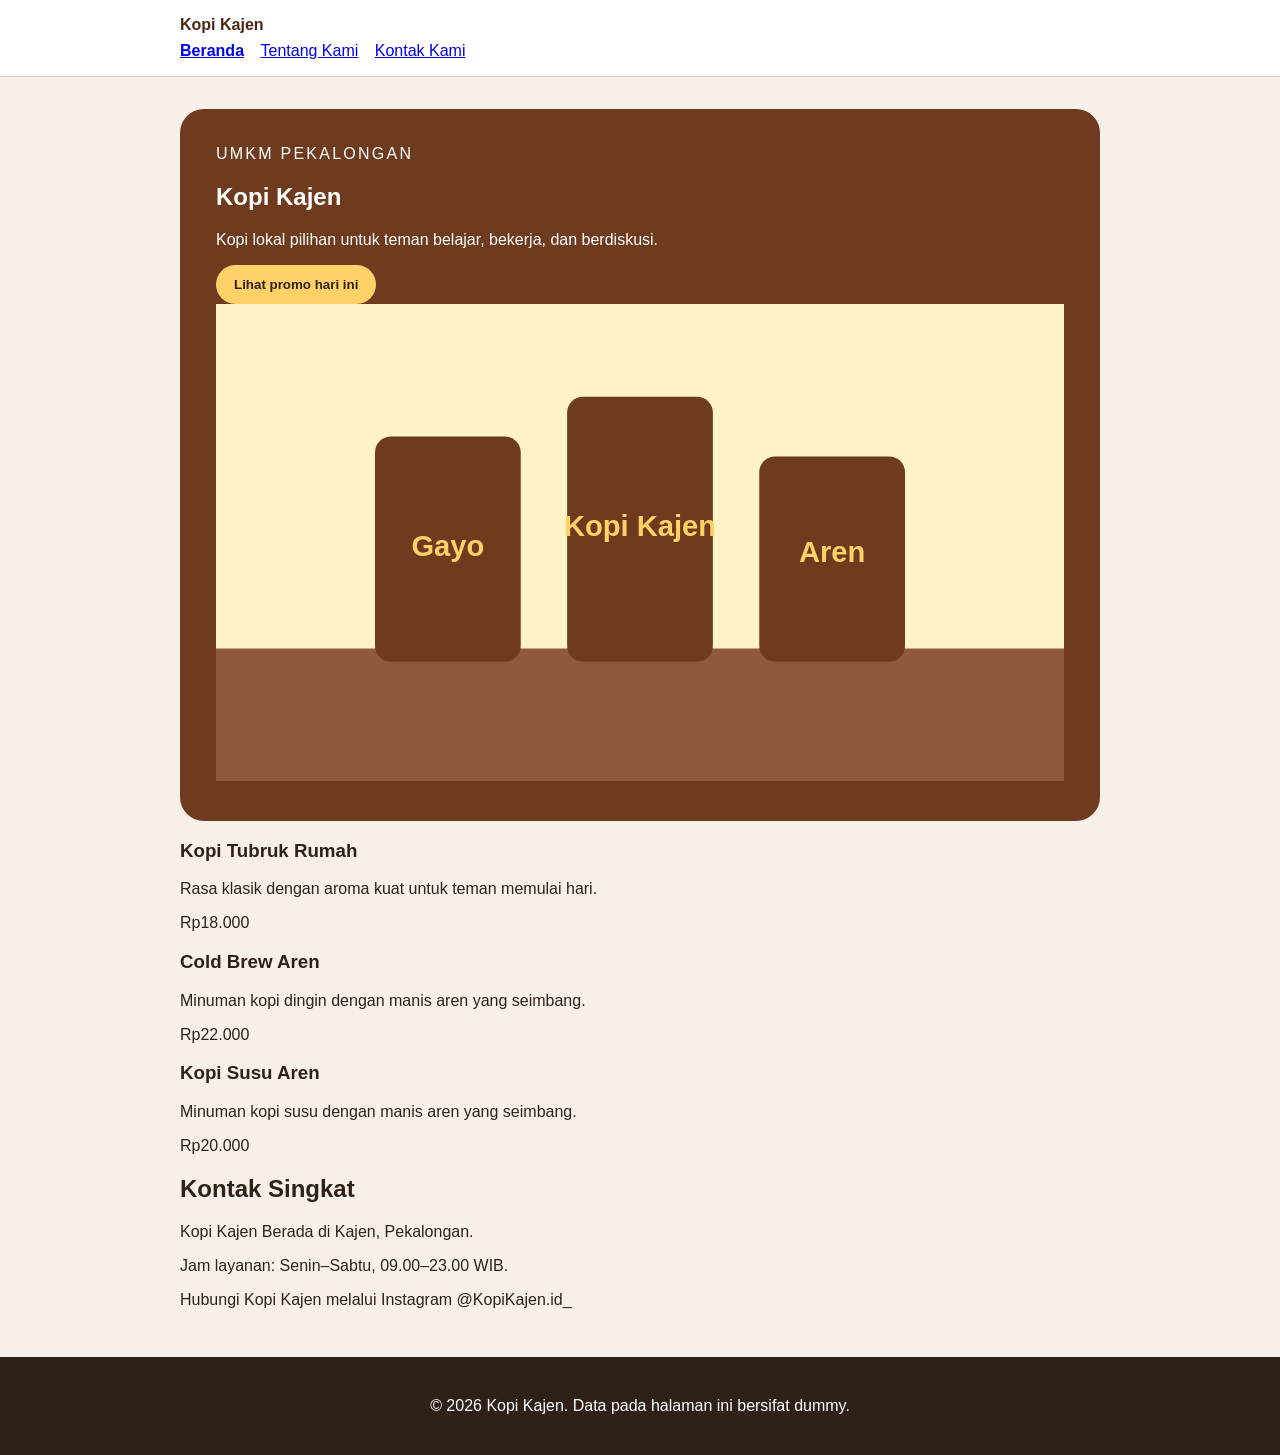
==== index.html @ 164a1918 "feat: tambah semantic html dan navigasi dua halaman" ====
<!DOCTYPE html>
<html lang="id">
    <head>
        <meta charset="utf-8"/>
        <meta name="viewport" content="width=device-width, initial-scale=1"/>
        <title> Kopi Kajen - website umkm</title>
        <link rel="stylesheet" href="css/style.css"/>
    </head>

    <body>
        <a class="skip-link" href="#konten">Lewati ke konten utama</a>
        <header class="site-header">
            <nav class="nav" aria-label="Navigasi utama">
                <a class="brand" href="index.html">Kopi Kajen</a>
                <ul>
                    <li><a aria-current="page" href="index.html">Beranda</a></li>
                    <li><a href="tentang.html">Tentang Kami</a></li>
                    <li><a href="#kontak-singkat">Kontak Kami</a></li>
                    
                </ul>
            </nav>
        </header>
        <main id="konten" class="page">
            <section class="hero" aria-labelledby="hero-title">
                <p class="eyebrow">UMKM Pekalongan</p>
                <h1 id="hero-title">Kopi Kajen</h1>
                <p>Kopi lokal pilihan untuk teman belajar, bekerja, dan berdiskusi.</p>
                <button id="promoButton" type="button">Lihat promo hari ini</button>
                <img src="assets/images/etalase-kopi.svg" alt="Etalase Kopi Kajen berisi kemasan kopi lokal" />
            </section>

            <section aria-labelledby="produk-title">
                <div class="product-list">
                    <article class="product-card">
                        <h3>Kopi Tubruk Rumah</h3>
                        <p>Rasa klasik dengan aroma kuat untuk teman memulai hari.</p>
                        <p class="price">Rp18.000</p>
                    </article>
                    <article class="product-card">
                        <h3>Cold Brew Aren</h3>
                        <p>Minuman kopi dingin dengan manis aren yang seimbang.</p>
                        <p class="price">Rp22.000</p>
                    </article>
                    <article class="product-card">
                        <h3>Kopi Susu Aren</h3>
                        <p>Minuman kopi susu dengan manis aren yang seimbang.</p>
                        <p class="price">Rp20.000</p>
                    </article>
                </div>
            </section> 
            <section id="kontak-singkat" aria-labelledby="kontak-title">
                <h2 id="kontak-title">Kontak Singkat</h2>
                    <p>
                        Kopi Kajen Berada di Kajen, Pekalongan.
                    </p>
                    <p>
                        Jam layanan: Senin–Sabtu, 09.00–23.00 WIB.
                    </p>
                    <p>
                        Hubungi Kopi Kajen melalui Instagram @KopiKajen.id_
                    </p>
            </section> 
        </main>
        <footer class="site-footer">
            <p>&copy; 2026 Kopi Kajen. Data pada halaman ini bersifat dummy.</p>
        </footer>
        <script src="js/script.js"></script>
    </body>
---- css/style.css ----
body {
    margin: 0;
    color: #2f2118;
    background: #f6f0e8;
    font-family: Arial, sans-serif;
}

.page {
    max-width: 920px;
    margin: 0 auto;
    padding: 32px 20px;
}

.hero {
    padding: 36px;
    color: white;
    background: #6f3b1f;
    border-radius: 24px;
}

.eyebrow {
    margin: 0 0 8px;
    letter-spacing: 0.14em;
    text-transform: uppercase;
}

.products {
    padding-left: 1.2rem;
}

button {
    padding: 12px 18px;
    color:#2f2118;
    font-weight: 700;
    cursor: pointer;
    background: #ffd166;
    border: 0;
    border-radius: 999px;

}
.promo-text {
    display: none;
    margin-top: 15px;
    padding: 15px 20px;
    background: #ffd166;
    color: #2f2118;
    border-radius: 12px;
    font-weight: bold;
}
.skip-link { position: absolute; left: -9999px; padding: 8px 12px; color: white; background: #2f2118; }
.skip-link:focus { top: 8px; left: 8px; }
.site-header { padding: 16px 20px; background: white; border-bottom: 1px solid #dccbbc; }
.nav { max-width: 920px; margin: 0 auto; }
.brand { display: inline-block; margin-bottom: 8px; color: #4b2715; font-weight: 800; text-decoration: none; }
.nav ul { padding: 0; margin: 0; list-style: none; }
.nav li { display: inline-block; margin-right: 12px; }
.nav a[aria-current="page"] { font-weight: 800; }
a:focus-visible,
button:focus-visible { outline: 3px solid #2563eb; outline-offset: 3px; }
.site-footer { padding: 24px 20px; color: white; text-align: center; background: #2f2118; }
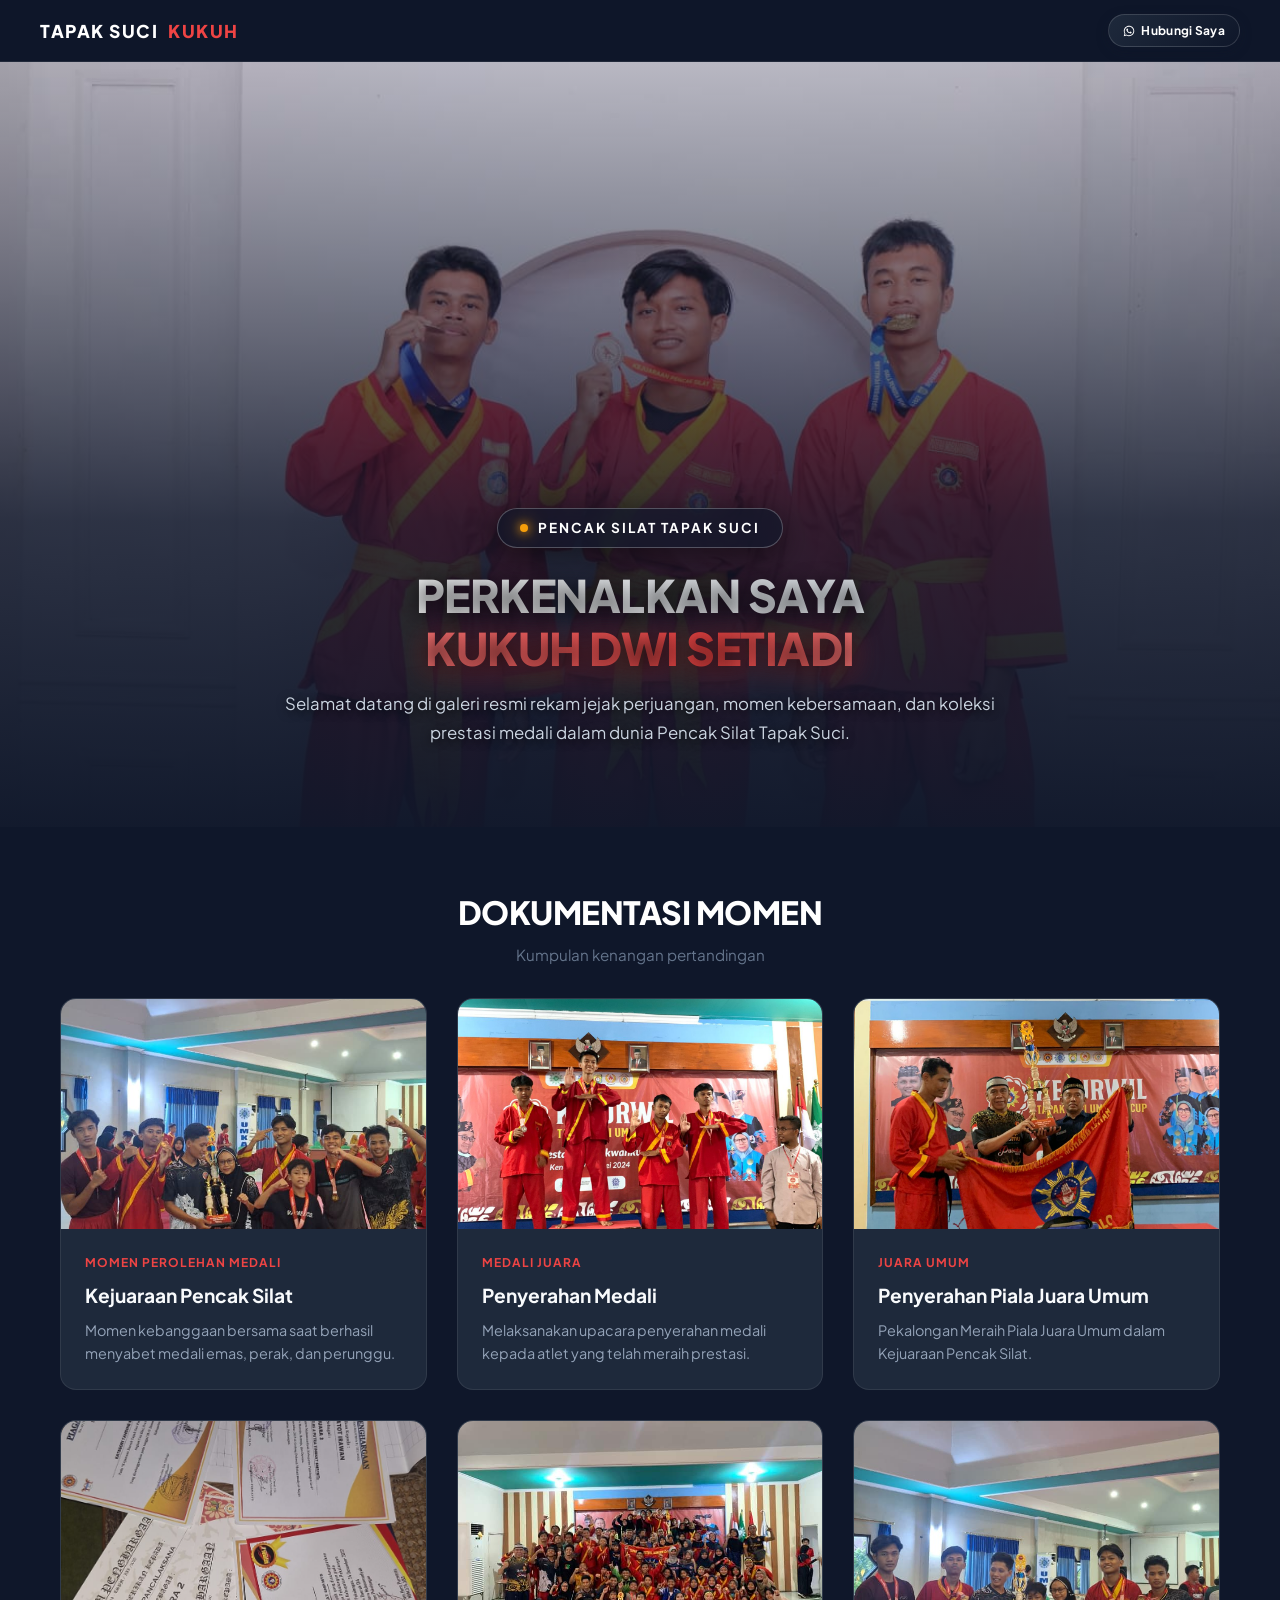
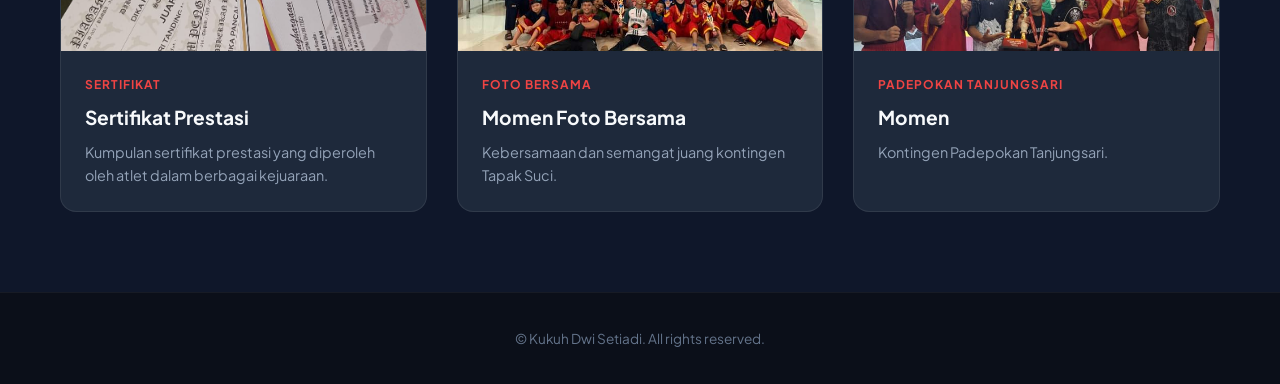
==== commit 0d5b1bcf: "sertifikat" ====
--- a/index.html
+++ b/index.html
@@ -1,68 +1,474 @@
-<!DOCTYPE html>
-<html lang="id">
-    <head>
-        <meta charset="utf-8"/>
-        <meta name="viewport" content="width=device-width, initial-scale=1"/>
-        <title> Kopi Kajen - website umkm</title>
-        <link rel="stylesheet" href="css/style.css"/>
-    </head>
-
-    <body>
-        <a class="skip-link" href="#konten">Lewati ke konten utama</a>
-        <header class="site-header">
-            <nav class="nav" aria-label="Navigasi utama">
-                <a class="brand" href="index.html">Kopi Kajen</a>
-                <ul>
-                    <li><a aria-current="page" href="index.html">Beranda</a></li>
-                    <li><a href="tentang.html">Tentang Kami</a></li>
-                    <li><a href="#kontak-singkat">Kontak Kami</a></li>
-                    
-                </ul>
-            </nav>
-        </header>
-        <main id="konten" class="page">
-            <section class="hero" aria-labelledby="hero-title">
-                <p class="eyebrow">UMKM Pekalongan</p>
-                <h1 id="hero-title">Kopi Kajen</h1>
-                <p>Kopi lokal pilihan untuk teman belajar, bekerja, dan berdiskusi.</p>
-                <button id="promoButton" type="button">Lihat promo hari ini</button>
-                <img src="assets/images/etalase-kopi.svg" alt="Etalase Kopi Kajen berisi kemasan kopi lokal" />
-            </section>
-
-            <section aria-labelledby="produk-title">
-                <div class="product-list">
-                    <article class="product-card">
-                        <h3>Kopi Tubruk Rumah</h3>
-                        <p>Rasa klasik dengan aroma kuat untuk teman memulai hari.</p>
-                        <p class="price">Rp18.000</p>
-                    </article>
-                    <article class="product-card">
-                        <h3>Cold Brew Aren</h3>
-                        <p>Minuman kopi dingin dengan manis aren yang seimbang.</p>
-                        <p class="price">Rp22.000</p>
-                    </article>
-                    <article class="product-card">
-                        <h3>Kopi Susu Aren</h3>
-                        <p>Minuman kopi susu dengan manis aren yang seimbang.</p>
-                        <p class="price">Rp20.000</p>
-                    </article>
-                </div>
-            </section> 
-            <section id="kontak-singkat" aria-labelledby="kontak-title">
-                <h2 id="kontak-title">Kontak Singkat</h2>
-                    <p>
-                        Kopi Kajen Berada di Kajen, Pekalongan.
-                    </p>
-                    <p>
-                        Jam layanan: Senin–Sabtu, 09.00–23.00 WIB.
-                    </p>
-                    <p>
-                        Hubungi Kopi Kajen melalui Instagram @KopiKajen.id_
-                    </p>
-            </section> 
-        </main>
-        <footer class="site-footer">
-            <p>&copy; 2026 Kopi Kajen. Data pada halaman ini bersifat dummy.</p>
-        </footer>
-        <script src="js/script.js"></script>
-    </body>+<!DOCTYPE html>
+<html lang="id">
+<head>
+    <meta charset="UTF-8">
+    <meta name="viewport" content="width=device-width, initial-scale=1.0">
+    <title>Galeri Juara & Kenangan Tapak Suci</title>
+
+    <!-- Font Google (Plus Jakarta Sans) -->
+    <link href="https://fonts.googleapis.com/css2?family=Plus+Jakarta+Sans:wght@400;500;600;700;800&display=swap" rel="stylesheet">
+
+    <style>
+        * {
+            box-sizing: border-box;
+            margin: 0;
+            padding: 0;
+        }
+
+        html {
+            scroll-behavior: smooth;
+        }
+
+        body {
+            font-family: 'Plus Jakarta Sans', sans-serif;
+            background-color: #0f172a;
+            color: #f8fafc;
+            line-height: 1.6;
+            overflow-x: hidden;
+        }
+
+        /* NAVBAR STICKY MODERN GLASSMORPHISM */
+        .navbar {
+            position: sticky;
+            top: 0;
+            z-index: 1000;
+            background: rgba(15, 23, 42, 0.75);
+            backdrop-filter: blur(16px);
+            -webkit-backdrop-filter: blur(16px);
+            display: flex;
+            justify-content: space-between;
+            align-items: center;
+            padding: 14px 40px;
+            border-bottom: 1px solid rgba(255, 255, 255, 0.08);
+        }
+
+        .navbar-brand {
+            font-size: 1.1rem;
+            font-weight: 800;
+            color: #ffffff;
+            text-decoration: none;
+            text-transform: uppercase;
+            letter-spacing: 1.5px;
+            display: flex;
+            align-items: center;
+            gap: 10px;
+        }
+
+        .navbar-brand span {
+            color: #ef4444;
+        }
+
+        /* TOMBOL HUBUNGI SAYA (NAVY & LEBIH KECIL) */
+        .btn-contact-nav {
+            display: inline-flex;
+            align-items: center;
+            gap: 6px;
+            background: linear-gradient(135deg, #1e293b, #0f172a) !important;
+            color: #ffffff;
+            padding: 6px 14px;
+            font-size: 0.75rem;
+            font-weight: 700;
+            border-radius: 50px;
+            text-decoration: none;
+            letter-spacing: 0.3px;
+            box-shadow: 0 4px 12px rgba(15, 23, 42, 0.4);
+            transition: all 0.3s cubic-bezier(0.4, 0, 0.2, 1);
+            border: 1px solid rgba(255, 255, 255, 0.15);
+        }
+
+        .btn-contact-nav svg {
+            width: 12px;
+            height: 12px;
+            fill: #ffffff !important;
+            transition: transform 0.3s ease;
+        }
+
+        .btn-contact-nav:hover {
+            transform: translateY(-2px);
+            box-shadow: 0 6px 16px rgba(30, 41, 59, 0.6);
+            background: linear-gradient(135deg, #334155, #1e293b) !important;
+        }
+
+        /* HERO BANNER SECTION */
+        .hero-banner {
+            position: relative;
+            background: linear-gradient(180deg, rgba(15, 23, 42, 0.2) 0%, rgba(15, 23, 42, 0.85) 60%, rgba(15, 23, 42, 0.98) 100%), url('bersama.jpeg');
+            background-size: cover;
+            background-position: center 20%;
+            background-repeat: no-repeat;
+            color: #ffffff;
+            text-align: center;
+            padding: 240px 20px 80px; 
+            display: flex;
+            align-items: flex-end;
+            justify-content: center;
+            min-height: 85vh;
+        }
+
+        .hero-content {
+            max-width: 850px;
+            margin: 0 auto;
+        }
+
+        /* ANIMASI GERAK TEKS HERO */
+        .badge-tag-modern {
+            display: inline-flex;
+            align-items: center;
+            gap: 10px;
+            background: rgba(15, 23, 42, 0.65);
+            border: 1px solid rgba(255, 255, 255, 0.25);
+            backdrop-filter: blur(12px);
+            -webkit-backdrop-filter: blur(12px);
+            padding: 8px 22px;
+            border-radius: 50px;
+            margin-bottom: 20px;
+            box-shadow: 0 8px 32px 0 rgba(0, 0, 0, 0.5);
+            animation: floatSlow 3.5s ease-in-out infinite;
+        }
+
+        .glow-dot {
+            width: 8px;
+            height: 8px;
+            background-color: #f59e0b;
+            border-radius: 50%;
+            box-shadow: 0 0 10px #f59e0b, 0 0 20px #f59e0b;
+            animation: pulse 1.8s infinite;
+        }
+
+        .badge-text {
+            font-size: 0.85rem;
+            font-weight: 700;
+            letter-spacing: 2px;
+            text-transform: uppercase;
+            color: #ffffff;
+        }
+
+        .animated-title {
+            display: block;
+            background: linear-gradient(90deg, #ffffff, #e2e8f0, #ffffff);
+            background-size: 200% auto;
+            -webkit-background-clip: text;
+            -webkit-text-fill-color: transparent;
+            animation: textShimmer 4s ease-in-out infinite, floatSlow 3.5s ease-in-out 0.2s infinite;
+        }
+
+        .animated-name {
+            display: inline-block;
+            background: linear-gradient(90deg, #f87171, #ef4444, #fca5a5, #ef4444);
+            background-size: 200% auto;
+            -webkit-background-clip: text;
+            -webkit-text-fill-color: transparent;
+            animation: textShimmer 3s ease-in-out infinite, floatSlow 3.5s ease-in-out 0.4s infinite;
+            filter: drop-shadow(0px 4px 12px rgba(239, 68, 68, 0.4));
+        }
+
+        .animated-desc {
+            animation: floatSlow 3.5s ease-in-out 0.6s infinite;
+        }
+
+        .hero-banner h1 {
+            font-size: 2.8rem;
+            font-weight: 800;
+            margin-bottom: 15px;
+            line-height: 1.2;
+            letter-spacing: -0.5px;
+            text-shadow: 0 4px 20px rgba(0, 0, 0, 0.8);
+        }
+
+        .hero-banner p {
+            font-size: 1.05rem;
+            color: #cbd5e1;
+            max-width: 720px;
+            margin: 0 auto;
+            line-height: 1.7;
+            font-weight: 400;
+            text-shadow: 0 2px 10px rgba(0,0,0,0.8);
+        }
+
+        @keyframes floatSlow {
+            0%, 100% { transform: translateY(0px); }
+            50% { transform: translateY(-8px); }
+        }
+
+        @keyframes textShimmer {
+            0% { background-position: 0% center; }
+            50% { background-position: 100% center; }
+            100% { background-position: 0% center; }
+        }
+
+        @keyframes pulse {
+            0% { transform: scale(0.95); box-shadow: 0 0 0 0 rgba(245, 158, 11, 0.7); }
+            70% { transform: scale(1.15); box-shadow: 0 0 0 8px rgba(245, 158, 11, 0); }
+            100% { transform: scale(0.95); box-shadow: 0 0 0 0 rgba(245, 158, 11, 0); }
+        }
+
+        /* GALERI SECTION */
+        .section-title {
+            text-align: center;
+            margin: 60px 0 30px;
+        }
+
+        .section-title h2 {
+            font-size: 2rem;
+            font-weight: 800;
+            color: #ffffff;
+            letter-spacing: -0.5px;
+        }
+
+        .section-title p {
+            color: #64748b;
+            font-size: 0.95rem;
+            margin-top: 5px;
+        }
+
+        .gallery-container {
+            max-width: 1200px;
+            margin: 0 auto 80px;
+            padding: 0 20px;
+            display: grid;
+            grid-template-columns: repeat(auto-fill, minmax(320px, 1fr));
+            gap: 30px;
+        }
+
+        .card {
+            background: #1e293b;
+            border-radius: 16px;
+            overflow: hidden;
+            border: 1px solid rgba(255, 255, 255, 0.08);
+            transition: all 0.4s cubic-bezier(0.4, 0, 0.2, 1);
+            cursor: pointer;
+        }
+
+        .card:hover {
+            transform: translateY(-8px);
+            border-color: rgba(239, 68, 68, 0.4);
+            box-shadow: 0 20px 40px rgba(0, 0, 0, 0.4);
+        }
+
+        .card-img {
+            width: 100%;
+            height: 230px;
+            overflow: hidden;
+            position: relative;
+        }
+
+        .card-img img {
+            width: 100%;
+            height: 100%;
+            object-fit: cover;
+            transition: transform 0.6s cubic-bezier(0.4, 0, 0.2, 1);
+        }
+
+        .card:hover .card-img img {
+            transform: scale(1.08);
+        }
+
+        .card-body {
+            padding: 24px;
+        }
+
+        .card-body .date {
+            font-size: 0.75rem;
+            color: #ef4444;
+            font-weight: 700;
+            text-transform: uppercase;
+            letter-spacing: 1px;
+            display: block;
+            margin-bottom: 8px;
+        }
+
+        .card-body h3 {
+            font-size: 1.2rem;
+            color: #f8fafc;
+            margin-bottom: 8px;
+            font-weight: 700;
+        }
+
+        .card-body p {
+            font-size: 0.9rem;
+            color: #94a3b8;
+            line-height: 1.6;
+        }
+
+        /* MODAL POPUP */
+        .modal {
+            display: none;
+            position: fixed;
+            z-index: 2000;
+            left: 0;
+            top: 0;
+            width: 100%;
+            height: 100%;
+            background-color: rgba(15, 23, 42, 0.92);
+            backdrop-filter: blur(10px);
+            justify-content: center;
+            align-items: center;
+            padding: 20px;
+        }
+
+        .modal-content {
+            max-width: 90%;
+            max-height: 85vh;
+            border-radius: 12px;
+            box-shadow: 0 25px 50px -12px rgba(0, 0, 0, 0.5);
+            border: 1px solid rgba(255, 255, 255, 0.1);
+        }
+
+        .close-btn {
+            position: absolute;
+            top: 25px;
+            right: 35px;
+            color: #94a3b8;
+            font-size: 35px;
+            font-weight: 300;
+            cursor: pointer;
+            transition: color 0.2s;
+        }
+
+        .close-btn:hover {
+            color: #ffffff;
+        }
+
+        footer {
+            text-align: center;
+            padding: 35px;
+            background-color: #0b0f19;
+            color: #64748b;
+            font-size: 0.85rem;
+            border-top: 1px solid rgba(255, 255, 255, 0.05);
+        }
+
+        @media (max-width: 768px) {
+            .hero-banner {
+                padding-top: 180px;
+            }
+            .hero-banner h1 {
+                font-size: 2rem;
+            }
+            .navbar {
+                padding: 12px 20px;
+            }
+        }
+    </style>
+</head>
+<body>
+
+    <!-- NAVBAR -->
+    <nav class="navbar">
+        <a href="#" class="navbar-brand">Tapak Suci <span>Kukuh</span></a>
+        
+        <a href="https://wa.me/6281234567890?text=Halo%20Kukuh,%20saya%20melihat%20galeri%20website%20Tapak%20Suci%20kamu!" target="_blank" class="btn-contact-nav">
+            <svg xmlns="http://www.w3.org/2000/svg" viewBox="0 0 448 512">
+                <path d="M380.9 97.1C339 55.1 283.2 32 223.9 32c-122.4 0-222 99.6-222 222 0 39.1 10.2 77.3 29.6 111L0 480l117.7-30.9c32.4 17.7 68.9 27 106.1 27h.1c122.3 0 224.1-99.6 224.1-222 0-59.3-25.2-115-67.1-157zm-157 341.6c-33.2 0-65.7-8.9-94-25.7l-6.7-4-69.8 18.3 18.6-68.1-4.4-7c-18.5-29.4-28.2-63.3-28.2-98.2 0-101.7 82.8-184.5 184.6-184.5 49.3 0 95.6 19.2 130.4 54.1 34.8 34.9 56.2 81.2 56.1 130.5 0 101.8-84.9 184.6-186.6 184.6zm101.2-138.2c-5.5-2.8-32.8-16.2-37.9-18-5.1-1.9-8.8-2.8-12.5 2.8-3.7 5.6-14.3 18-17.6 21.8-3.2 3.7-6.5 4.2-12 1.4-32.6-16.3-54-29.1-75.5-66-5.7-9.8 5.7-9.1 16.3-30.3 1.8-3.7.9-6.9-.5-9.7-1.4-2.8-12.5-30.1-17.1-41.2-4.5-10.8-9.1-9.3-12.5-9.5-3.2-.2-6.9-.2-10.6-.2-3.7 0-9.7 1.4-14.8 6.9-5.1 5.6-19.4 19-19.4 46.3 0 27.3 19.9 53.7 22.6 57.4 2.8 3.7 39.1 59.7 94.8 83.8 35.2 15.2 49 16.5 66.6 13.9 10.7-1.6 32.8-13.4 37.4-26.4 4.6-13 4.6-24.1 3.2-26.4-1.3-2.5-5-3.9-10.5-6.6z"/>
+            </svg>
+            <span>Hubungi Saya</span>
+        </a>
+    </nav>
+
+    <!-- HERO BANNER SECTION -->
+    <header class="hero-banner">
+        <div class="hero-content">
+            <div class="badge-tag-modern">
+                <span class="glow-dot"></span>
+                <span class="badge-text">Pencak Silat Tapak Suci</span>
+            </div>
+
+            <h1>
+                <span class="animated-title">PERKENALKAN SAYA</span>
+                <span class="animated-name">KUKUH DWI SETIADI</span>
+            </h1>
+
+            <p class="animated-desc">Selamat datang di galeri resmi rekam jejak perjuangan, momen kebersamaan, dan koleksi prestasi medali dalam dunia Pencak Silat Tapak Suci.</p>
+        </div>
+    </header>
+
+    <!-- GALERI (6 DOKUMENTASI FOTO) -->
+    <div class="section-title">
+        <h2>DOKUMENTASI MOMEN</h2>
+        <p>Kumpulan kenangan pertandingan</p>
+    </div>
+
+    <main class="gallery-container">
+        <!-- Foto 1 -->
+        <article class="card" onclick="openModal('foto-1.jpeg.jpeg')">
+            <div class="card-img"><img src="foto-1.jpeg.jpeg" alt="Kejuaraan Pencak Silat"></div>
+            <div class="card-body">
+                <span class="date">Momen Perolehan Medali</span>
+                <h3>Kejuaraan Pencak Silat</h3>
+                <p>Momen kebanggaan bersama saat berhasil menyabet medali emas, perak, dan perunggu.</p>
+            </div>
+        </article>
+
+        <!-- Foto 2 -->
+        <article class="card" onclick="openModal('foto-2.jpeg.jpeg')">
+            <div class="card-img"><img src="foto-2.jpeg.jpeg" alt="Penyerahan Medali"></div>
+            <div class="card-body">
+                <span class="date">Medali Juara</span>
+                <h3>Penyerahan Medali</h3>
+                <p>Melaksanakan upacara penyerahan medali kepada atlet yang telah meraih prestasi.</p>
+            </div>
+        </article>
+
+        <!-- Foto 3 -->
+        <article class="card" onclick="openModal('foto-3.jpeg.jpeg')">
+            <div class="card-img"><img src="foto-3.jpeg.jpeg" alt="Penyerahan Piala Juara Umum"></div>
+            <div class="card-body">
+                <span class="date">Juara Umum</span>
+                <h3>Penyerahan Piala Juara Umum</h3>
+                <p>Pekalongan Meraih Piala Juara Umum dalam Kejuaraan Pencak Silat.</p>
+            </div>
+        </article>
+
+        <!-- Foto 4 -->
+        <article class="card" onclick="openModal('foto-4.jpeg.jpeg')">
+            <div class="card-img"><img src="foto-4.jpeg.jpeg" alt="Sertifikat Prestasi"></div>
+            <div class="card-body">
+                <span class="date">Sertifikat</span>
+                <h3>Sertifikat Prestasi</h3>
+                <p>Kumpulan sertifikat prestasi yang diperoleh oleh atlet dalam berbagai kejuaraan.</p>
+            </div>
+        </article>
+
+        <!-- Foto 5 -->
+        <article class="card" onclick="openModal('foto-5.jpeg.jpeg')">
+            <div class="card-img"><img src="foto-5.jpeg.jpeg" alt="Momen Foto Bersama"></div>
+            <div class="card-body">
+                <span class="date">Foto Bersama</span>
+                <h3>Momen Foto Bersama</h3>
+                <p>Kebersamaan dan semangat juang kontingen Tapak Suci.</p>
+            </div>
+        </article>
+
+        <!-- Foto 6 -->
+        <article class="card" onclick="openModal('foto-6.jpeg.jpeg')">
+            <div class="card-img"><img src="foto-6.jpeg.jpeg" alt="Padepokan Tanjungsari"></div>
+            <div class="card-body">
+                <span class="date">Padepokan Tanjungsari</span>
+                <h3>Momen</h3>
+                <p>Kontingen Padepokan Tanjungsari.</p>
+            </div>
+        </article>
+    </main>
+
+    <div id="imageModal" class="modal" onclick="closeModal()">
+        <span class="close-btn">&times;</span>
+        <img class="modal-content" id="imgFull">
+    </div>
+
+    <footer>
+        <p>&copy; Kukuh Dwi Setiadi. All rights reserved.</p>
+    </footer>
+
+    <script>
+        function openModal(src) {
+            document.getElementById('imgFull').src = src;
+            document.getElementById('imageModal').style.display = 'flex';
+        }
+
+        function closeModal() {
+            document.getElementById('imageModal').style.display = 'none';
+        }
+    </script>
+
+</body>
+</html>
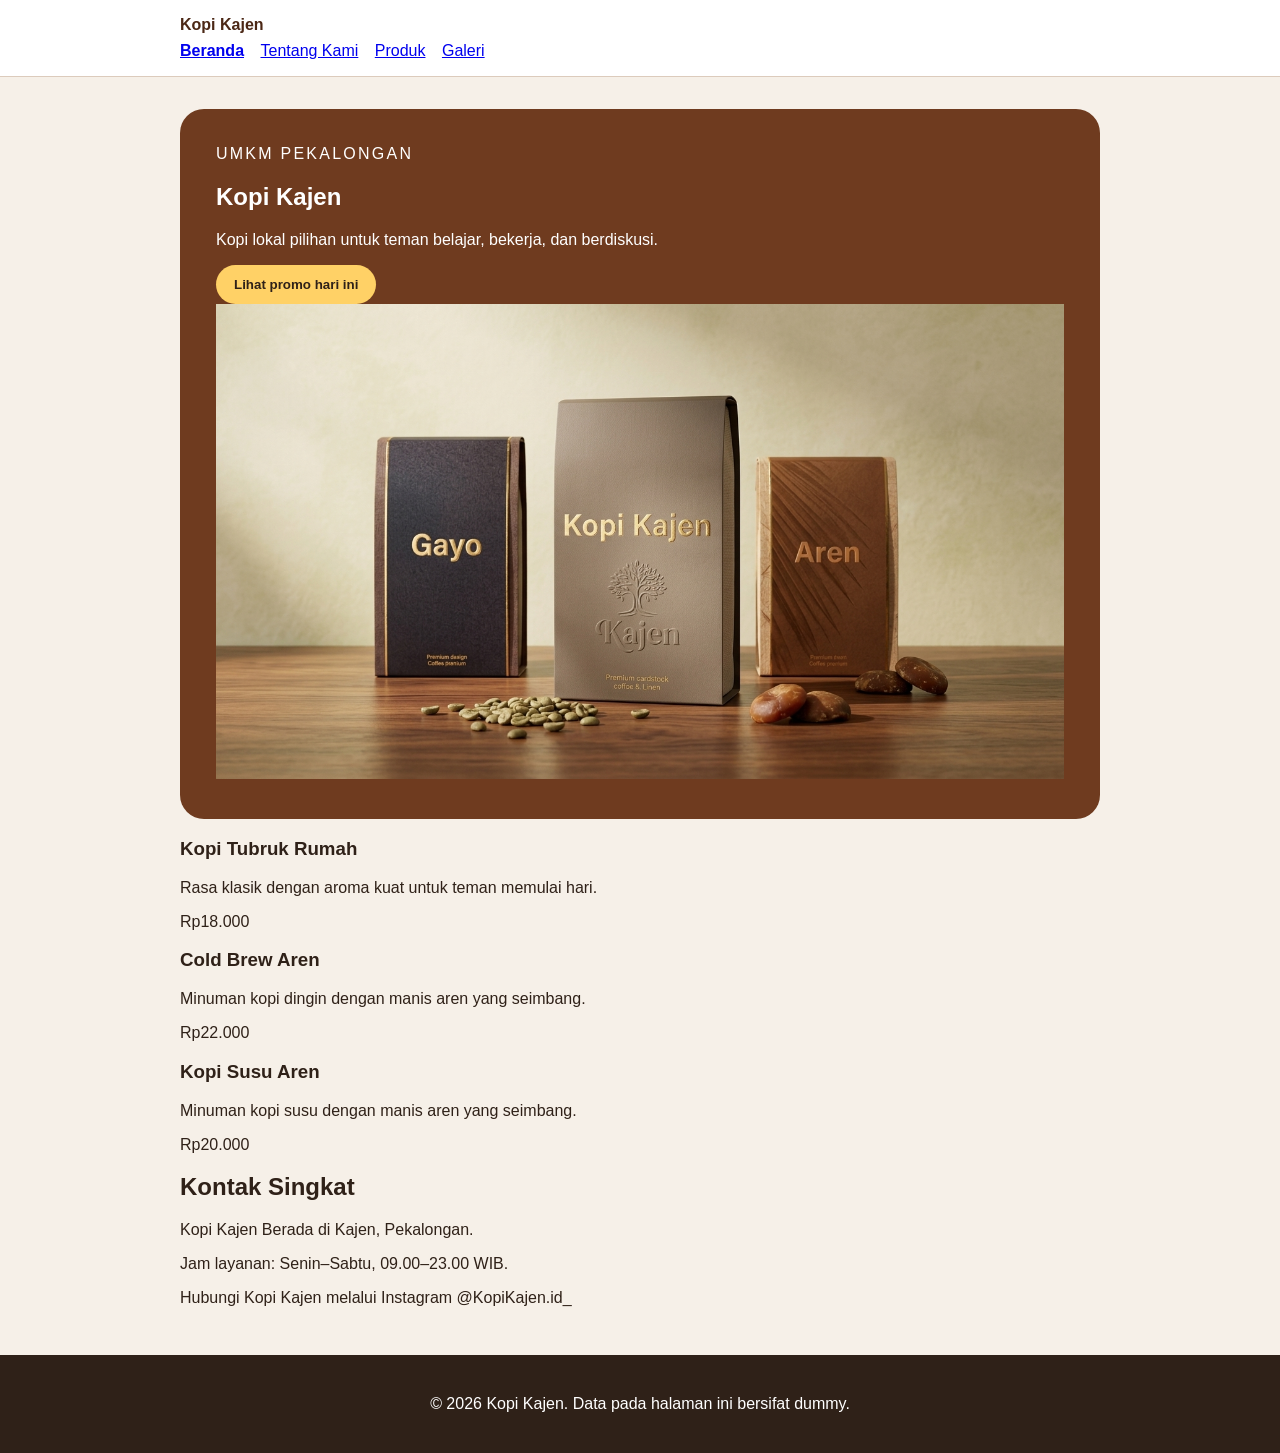
==== commit 73265d62: "feat: tambah media dan tabel katalog" ====
--- a/index.html
+++ b/index.html
@@ -1,474 +1,66 @@
-<!DOCTYPE html>
-<html lang="id">
-<head>
-    <meta charset="UTF-8">
-    <meta name="viewport" content="width=device-width, initial-scale=1.0">
-    <title>Galeri Juara & Kenangan Tapak Suci</title>
-
-    <!-- Font Google (Plus Jakarta Sans) -->
-    <link href="https://fonts.googleapis.com/css2?family=Plus+Jakarta+Sans:wght@400;500;600;700;800&display=swap" rel="stylesheet">
-
-    <style>
-        * {
-            box-sizing: border-box;
-            margin: 0;
-            padding: 0;
-        }
-
-        html {
-            scroll-behavior: smooth;
-        }
-
-        body {
-            font-family: 'Plus Jakarta Sans', sans-serif;
-            background-color: #0f172a;
-            color: #f8fafc;
-            line-height: 1.6;
-            overflow-x: hidden;
-        }
-
-        /* NAVBAR STICKY MODERN GLASSMORPHISM */
-        .navbar {
-            position: sticky;
-            top: 0;
-            z-index: 1000;
-            background: rgba(15, 23, 42, 0.75);
-            backdrop-filter: blur(16px);
-            -webkit-backdrop-filter: blur(16px);
-            display: flex;
-            justify-content: space-between;
-            align-items: center;
-            padding: 14px 40px;
-            border-bottom: 1px solid rgba(255, 255, 255, 0.08);
-        }
-
-        .navbar-brand {
-            font-size: 1.1rem;
-            font-weight: 800;
-            color: #ffffff;
-            text-decoration: none;
-            text-transform: uppercase;
-            letter-spacing: 1.5px;
-            display: flex;
-            align-items: center;
-            gap: 10px;
-        }
-
-        .navbar-brand span {
-            color: #ef4444;
-        }
-
-        /* TOMBOL HUBUNGI SAYA (NAVY & LEBIH KECIL) */
-        .btn-contact-nav {
-            display: inline-flex;
-            align-items: center;
-            gap: 6px;
-            background: linear-gradient(135deg, #1e293b, #0f172a) !important;
-            color: #ffffff;
-            padding: 6px 14px;
-            font-size: 0.75rem;
-            font-weight: 700;
-            border-radius: 50px;
-            text-decoration: none;
-            letter-spacing: 0.3px;
-            box-shadow: 0 4px 12px rgba(15, 23, 42, 0.4);
-            transition: all 0.3s cubic-bezier(0.4, 0, 0.2, 1);
-            border: 1px solid rgba(255, 255, 255, 0.15);
-        }
-
-        .btn-contact-nav svg {
-            width: 12px;
-            height: 12px;
-            fill: #ffffff !important;
-            transition: transform 0.3s ease;
-        }
-
-        .btn-contact-nav:hover {
-            transform: translateY(-2px);
-            box-shadow: 0 6px 16px rgba(30, 41, 59, 0.6);
-            background: linear-gradient(135deg, #334155, #1e293b) !important;
-        }
-
-        /* HERO BANNER SECTION */
-        .hero-banner {
-            position: relative;
-            background: linear-gradient(180deg, rgba(15, 23, 42, 0.2) 0%, rgba(15, 23, 42, 0.85) 60%, rgba(15, 23, 42, 0.98) 100%), url('bersama.jpeg');
-            background-size: cover;
-            background-position: center 20%;
-            background-repeat: no-repeat;
-            color: #ffffff;
-            text-align: center;
-            padding: 240px 20px 80px; 
-            display: flex;
-            align-items: flex-end;
-            justify-content: center;
-            min-height: 85vh;
-        }
-
-        .hero-content {
-            max-width: 850px;
-            margin: 0 auto;
-        }
-
-        /* ANIMASI GERAK TEKS HERO */
-        .badge-tag-modern {
-            display: inline-flex;
-            align-items: center;
-            gap: 10px;
-            background: rgba(15, 23, 42, 0.65);
-            border: 1px solid rgba(255, 255, 255, 0.25);
-            backdrop-filter: blur(12px);
-            -webkit-backdrop-filter: blur(12px);
-            padding: 8px 22px;
-            border-radius: 50px;
-            margin-bottom: 20px;
-            box-shadow: 0 8px 32px 0 rgba(0, 0, 0, 0.5);
-            animation: floatSlow 3.5s ease-in-out infinite;
-        }
-
-        .glow-dot {
-            width: 8px;
-            height: 8px;
-            background-color: #f59e0b;
-            border-radius: 50%;
-            box-shadow: 0 0 10px #f59e0b, 0 0 20px #f59e0b;
-            animation: pulse 1.8s infinite;
-        }
-
-        .badge-text {
-            font-size: 0.85rem;
-            font-weight: 700;
-            letter-spacing: 2px;
-            text-transform: uppercase;
-            color: #ffffff;
-        }
-
-        .animated-title {
-            display: block;
-            background: linear-gradient(90deg, #ffffff, #e2e8f0, #ffffff);
-            background-size: 200% auto;
-            -webkit-background-clip: text;
-            -webkit-text-fill-color: transparent;
-            animation: textShimmer 4s ease-in-out infinite, floatSlow 3.5s ease-in-out 0.2s infinite;
-        }
-
-        .animated-name {
-            display: inline-block;
-            background: linear-gradient(90deg, #f87171, #ef4444, #fca5a5, #ef4444);
-            background-size: 200% auto;
-            -webkit-background-clip: text;
-            -webkit-text-fill-color: transparent;
-            animation: textShimmer 3s ease-in-out infinite, floatSlow 3.5s ease-in-out 0.4s infinite;
-            filter: drop-shadow(0px 4px 12px rgba(239, 68, 68, 0.4));
-        }
-
-        .animated-desc {
-            animation: floatSlow 3.5s ease-in-out 0.6s infinite;
-        }
-
-        .hero-banner h1 {
-            font-size: 2.8rem;
-            font-weight: 800;
-            margin-bottom: 15px;
-            line-height: 1.2;
-            letter-spacing: -0.5px;
-            text-shadow: 0 4px 20px rgba(0, 0, 0, 0.8);
-        }
-
-        .hero-banner p {
-            font-size: 1.05rem;
-            color: #cbd5e1;
-            max-width: 720px;
-            margin: 0 auto;
-            line-height: 1.7;
-            font-weight: 400;
-            text-shadow: 0 2px 10px rgba(0,0,0,0.8);
-        }
-
-        @keyframes floatSlow {
-            0%, 100% { transform: translateY(0px); }
-            50% { transform: translateY(-8px); }
-        }
-
-        @keyframes textShimmer {
-            0% { background-position: 0% center; }
-            50% { background-position: 100% center; }
-            100% { background-position: 0% center; }
-        }
-
-        @keyframes pulse {
-            0% { transform: scale(0.95); box-shadow: 0 0 0 0 rgba(245, 158, 11, 0.7); }
-            70% { transform: scale(1.15); box-shadow: 0 0 0 8px rgba(245, 158, 11, 0); }
-            100% { transform: scale(0.95); box-shadow: 0 0 0 0 rgba(245, 158, 11, 0); }
-        }
-
-        /* GALERI SECTION */
-        .section-title {
-            text-align: center;
-            margin: 60px 0 30px;
-        }
-
-        .section-title h2 {
-            font-size: 2rem;
-            font-weight: 800;
-            color: #ffffff;
-            letter-spacing: -0.5px;
-        }
-
-        .section-title p {
-            color: #64748b;
-            font-size: 0.95rem;
-            margin-top: 5px;
-        }
-
-        .gallery-container {
-            max-width: 1200px;
-            margin: 0 auto 80px;
-            padding: 0 20px;
-            display: grid;
-            grid-template-columns: repeat(auto-fill, minmax(320px, 1fr));
-            gap: 30px;
-        }
-
-        .card {
-            background: #1e293b;
-            border-radius: 16px;
-            overflow: hidden;
-            border: 1px solid rgba(255, 255, 255, 0.08);
-            transition: all 0.4s cubic-bezier(0.4, 0, 0.2, 1);
-            cursor: pointer;
-        }
-
-        .card:hover {
-            transform: translateY(-8px);
-            border-color: rgba(239, 68, 68, 0.4);
-            box-shadow: 0 20px 40px rgba(0, 0, 0, 0.4);
-        }
-
-        .card-img {
-            width: 100%;
-            height: 230px;
-            overflow: hidden;
-            position: relative;
-        }
-
-        .card-img img {
-            width: 100%;
-            height: 100%;
-            object-fit: cover;
-            transition: transform 0.6s cubic-bezier(0.4, 0, 0.2, 1);
-        }
-
-        .card:hover .card-img img {
-            transform: scale(1.08);
-        }
-
-        .card-body {
-            padding: 24px;
-        }
-
-        .card-body .date {
-            font-size: 0.75rem;
-            color: #ef4444;
-            font-weight: 700;
-            text-transform: uppercase;
-            letter-spacing: 1px;
-            display: block;
-            margin-bottom: 8px;
-        }
-
-        .card-body h3 {
-            font-size: 1.2rem;
-            color: #f8fafc;
-            margin-bottom: 8px;
-            font-weight: 700;
-        }
-
-        .card-body p {
-            font-size: 0.9rem;
-            color: #94a3b8;
-            line-height: 1.6;
-        }
-
-        /* MODAL POPUP */
-        .modal {
-            display: none;
-            position: fixed;
-            z-index: 2000;
-            left: 0;
-            top: 0;
-            width: 100%;
-            height: 100%;
-            background-color: rgba(15, 23, 42, 0.92);
-            backdrop-filter: blur(10px);
-            justify-content: center;
-            align-items: center;
-            padding: 20px;
-        }
-
-        .modal-content {
-            max-width: 90%;
-            max-height: 85vh;
-            border-radius: 12px;
-            box-shadow: 0 25px 50px -12px rgba(0, 0, 0, 0.5);
-            border: 1px solid rgba(255, 255, 255, 0.1);
-        }
-
-        .close-btn {
-            position: absolute;
-            top: 25px;
-            right: 35px;
-            color: #94a3b8;
-            font-size: 35px;
-            font-weight: 300;
-            cursor: pointer;
-            transition: color 0.2s;
-        }
-
-        .close-btn:hover {
-            color: #ffffff;
-        }
-
-        footer {
-            text-align: center;
-            padding: 35px;
-            background-color: #0b0f19;
-            color: #64748b;
-            font-size: 0.85rem;
-            border-top: 1px solid rgba(255, 255, 255, 0.05);
-        }
-
-        @media (max-width: 768px) {
-            .hero-banner {
-                padding-top: 180px;
-            }
-            .hero-banner h1 {
-                font-size: 2rem;
-            }
-            .navbar {
-                padding: 12px 20px;
-            }
-        }
-    </style>
-</head>
-<body>
-
-    <!-- NAVBAR -->
-    <nav class="navbar">
-        <a href="#" class="navbar-brand">Tapak Suci <span>Kukuh</span></a>
-        
-        <a href="https://wa.me/6281234567890?text=Halo%20Kukuh,%20saya%20melihat%20galeri%20website%20Tapak%20Suci%20kamu!" target="_blank" class="btn-contact-nav">
-            <svg xmlns="http://www.w3.org/2000/svg" viewBox="0 0 448 512">
-                <path d="M380.9 97.1C339 55.1 283.2 32 223.9 32c-122.4 0-222 99.6-222 222 0 39.1 10.2 77.3 29.6 111L0 480l117.7-30.9c32.4 17.7 68.9 27 106.1 27h.1c122.3 0 224.1-99.6 224.1-222 0-59.3-25.2-115-67.1-157zm-157 341.6c-33.2 0-65.7-8.9-94-25.7l-6.7-4-69.8 18.3 18.6-68.1-4.4-7c-18.5-29.4-28.2-63.3-28.2-98.2 0-101.7 82.8-184.5 184.6-184.5 49.3 0 95.6 19.2 130.4 54.1 34.8 34.9 56.2 81.2 56.1 130.5 0 101.8-84.9 184.6-186.6 184.6zm101.2-138.2c-5.5-2.8-32.8-16.2-37.9-18-5.1-1.9-8.8-2.8-12.5 2.8-3.7 5.6-14.3 18-17.6 21.8-3.2 3.7-6.5 4.2-12 1.4-32.6-16.3-54-29.1-75.5-66-5.7-9.8 5.7-9.1 16.3-30.3 1.8-3.7.9-6.9-.5-9.7-1.4-2.8-12.5-30.1-17.1-41.2-4.5-10.8-9.1-9.3-12.5-9.5-3.2-.2-6.9-.2-10.6-.2-3.7 0-9.7 1.4-14.8 6.9-5.1 5.6-19.4 19-19.4 46.3 0 27.3 19.9 53.7 22.6 57.4 2.8 3.7 39.1 59.7 94.8 83.8 35.2 15.2 49 16.5 66.6 13.9 10.7-1.6 32.8-13.4 37.4-26.4 4.6-13 4.6-24.1 3.2-26.4-1.3-2.5-5-3.9-10.5-6.6z"/>
-            </svg>
-            <span>Hubungi Saya</span>
-        </a>
-    </nav>
-
-    <!-- HERO BANNER SECTION -->
-    <header class="hero-banner">
-        <div class="hero-content">
-            <div class="badge-tag-modern">
-                <span class="glow-dot"></span>
-                <span class="badge-text">Pencak Silat Tapak Suci</span>
-            </div>
-
-            <h1>
-                <span class="animated-title">PERKENALKAN SAYA</span>
-                <span class="animated-name">KUKUH DWI SETIADI</span>
-            </h1>
-
-            <p class="animated-desc">Selamat datang di galeri resmi rekam jejak perjuangan, momen kebersamaan, dan koleksi prestasi medali dalam dunia Pencak Silat Tapak Suci.</p>
-        </div>
-    </header>
-
-    <!-- GALERI (6 DOKUMENTASI FOTO) -->
-    <div class="section-title">
-        <h2>DOKUMENTASI MOMEN</h2>
-        <p>Kumpulan kenangan pertandingan</p>
-    </div>
-
-    <main class="gallery-container">
-        <!-- Foto 1 -->
-        <article class="card" onclick="openModal('foto-1.jpeg.jpeg')">
-            <div class="card-img"><img src="foto-1.jpeg.jpeg" alt="Kejuaraan Pencak Silat"></div>
-            <div class="card-body">
-                <span class="date">Momen Perolehan Medali</span>
-                <h3>Kejuaraan Pencak Silat</h3>
-                <p>Momen kebanggaan bersama saat berhasil menyabet medali emas, perak, dan perunggu.</p>
-            </div>
-        </article>
-
-        <!-- Foto 2 -->
-        <article class="card" onclick="openModal('foto-2.jpeg.jpeg')">
-            <div class="card-img"><img src="foto-2.jpeg.jpeg" alt="Penyerahan Medali"></div>
-            <div class="card-body">
-                <span class="date">Medali Juara</span>
-                <h3>Penyerahan Medali</h3>
-                <p>Melaksanakan upacara penyerahan medali kepada atlet yang telah meraih prestasi.</p>
-            </div>
-        </article>
-
-        <!-- Foto 3 -->
-        <article class="card" onclick="openModal('foto-3.jpeg.jpeg')">
-            <div class="card-img"><img src="foto-3.jpeg.jpeg" alt="Penyerahan Piala Juara Umum"></div>
-            <div class="card-body">
-                <span class="date">Juara Umum</span>
-                <h3>Penyerahan Piala Juara Umum</h3>
-                <p>Pekalongan Meraih Piala Juara Umum dalam Kejuaraan Pencak Silat.</p>
-            </div>
-        </article>
-
-        <!-- Foto 4 -->
-        <article class="card" onclick="openModal('foto-4.jpeg.jpeg')">
-            <div class="card-img"><img src="foto-4.jpeg.jpeg" alt="Sertifikat Prestasi"></div>
-            <div class="card-body">
-                <span class="date">Sertifikat</span>
-                <h3>Sertifikat Prestasi</h3>
-                <p>Kumpulan sertifikat prestasi yang diperoleh oleh atlet dalam berbagai kejuaraan.</p>
-            </div>
-        </article>
-
-        <!-- Foto 5 -->
-        <article class="card" onclick="openModal('foto-5.jpeg.jpeg')">
-            <div class="card-img"><img src="foto-5.jpeg.jpeg" alt="Momen Foto Bersama"></div>
-            <div class="card-body">
-                <span class="date">Foto Bersama</span>
-                <h3>Momen Foto Bersama</h3>
-                <p>Kebersamaan dan semangat juang kontingen Tapak Suci.</p>
-            </div>
-        </article>
-
-        <!-- Foto 6 -->
-        <article class="card" onclick="openModal('foto-6.jpeg.jpeg')">
-            <div class="card-img"><img src="foto-6.jpeg.jpeg" alt="Padepokan Tanjungsari"></div>
-            <div class="card-body">
-                <span class="date">Padepokan Tanjungsari</span>
-                <h3>Momen</h3>
-                <p>Kontingen Padepokan Tanjungsari.</p>
-            </div>
-        </article>
-    </main>
-
-    <div id="imageModal" class="modal" onclick="closeModal()">
-        <span class="close-btn">&times;</span>
-        <img class="modal-content" id="imgFull">
-    </div>
-
-    <footer>
-        <p>&copy; Kukuh Dwi Setiadi. All rights reserved.</p>
-    </footer>
-
-    <script>
-        function openModal(src) {
-            document.getElementById('imgFull').src = src;
-            document.getElementById('imageModal').style.display = 'flex';
-        }
-
-        function closeModal() {
-            document.getElementById('imageModal').style.display = 'none';
-        }
-    </script>
-
-</body>
+<!DOCTYPE html>
+<html lang="id">
+    <head>
+        <meta charset="utf-8"/>
+        <meta name="viewport" content="width=device-width, initial-scale=1"/>
+        <title>Kopi Kajen - Website UMKM</title>
+        <link rel="stylesheet" href="css/style.css"/>
+    </head>
+
+    <body>
+        <a class="skip-link" href="#konten">Lewati ke konten utama</a>
+        <header class="site-header">
+            <nav class="nav" aria-label="Navigasi utama">
+                <a class="brand" href="index.html">Kopi Kajen</a>
+                <ul>
+                    <li><a aria-current="page" href="index.html">Beranda</a></li>
+                    <li><a href="tentang.html">Tentang Kami</a></li>
+                    <li><a href="produk.html">Produk</a></li>
+                    <li><a href="galeri.html">Galeri</a></li>
+                </ul>
+            </nav>
+        </header>
+
+        <main id="konten" class="page">
+            <section class="hero" aria-labelledby="hero-title">
+                <p class="eyebrow">UMKM Pekalongan</p>
+                <h1 id="hero-title">Kopi Kajen</h1>
+                <p>Kopi lokal pilihan untuk teman belajar, bekerja, dan berdiskusi.</p>
+                <button id="promoButton" type="button">Lihat promo hari ini</button>
+                <img src="assets/images/etalase-kopi.jpg" alt="Etalase Kopi Kajen berisi kemasan kopi lokal" />
+            </section>
+
+            <section aria-labelledby="produk-title">
+                <div class="product-list">
+                    <article class="product-card">
+                        <h3>Kopi Tubruk Rumah</h3>
+                        <p>Rasa klasik dengan aroma kuat untuk teman memulai hari.</p>
+                        <p class="price">Rp18.000</p>
+                    </article>
+                    <article class="product-card">
+                        <h3>Cold Brew Aren</h3>
+                        <p>Minuman kopi dingin dengan manis aren yang seimbang.</p>
+                        <p class="price">Rp22.000</p>
+                    </article>
+                    <article class="product-card">
+                        <h3>Kopi Susu Aren</h3>
+                        <p>Minuman kopi susu dengan manis aren yang seimbang.</p>
+                        <p class="price">Rp20.000</p>
+                    </article>
+                </div>
+            </section> 
+
+            <section id="kontak-singkat" aria-labelledby="kontak-title">
+                <h2 id="kontak-title">Kontak Singkat</h2>
+                <p>Kopi Kajen Berada di Kajen, Pekalongan.</p>
+                <p>Jam layanan: Senin–Sabtu, 09.00–23.00 WIB.</p>
+                <p>Hubungi Kopi Kajen melalui Instagram @KopiKajen.id_</p>
+            </section> 
+        </main>
+
+        <footer class="site-footer">
+            <p>&copy; 2026 Kopi Kajen. Data pada halaman ini bersifat dummy.</p>
+        </footer>
+        <script src="js/script.js"></script>
+    </body>
 </html>
--- a/css/style.css
+++ b/css/style.css
@@ -0,0 +1,69 @@
+body {
+    margin: 0;
+    color: #2f2118;
+    background: #f6f0e8;
+    font-family: Arial, sans-serif;
+}
+
+.page {
+    max-width: 920px;
+    margin: 0 auto;
+    padding: 32px 20px;
+}
+
+.hero {
+    padding: 36px;
+    color: white;
+    background: #6f3b1f;
+    border-radius: 24px;
+}
+
+.eyebrow {
+    margin: 0 0 8px;
+    letter-spacing: 0.14em;
+    text-transform: uppercase;
+}
+
+.products {
+    padding-left: 1.2rem;
+}
+
+button {
+    padding: 12px 18px;
+    color:#2f2118;
+    font-weight: 700;
+    cursor: pointer;
+    background: #ffd166;
+    border: 0;
+    border-radius: 999px;
+}
+
+.promo-text {
+    display: none;
+    margin-top: 15px;
+    padding: 15px 20px;
+    background: #ffd166;
+    color: #2f2118;
+    border-radius: 12px;
+    font-weight: bold;
+}
+
+.skip-link { position: absolute; left: -9999px; padding: 8px 12px; color: white; background: #2f2118; }
+.skip-link:focus { top: 8px; left: 8px; }
+.site-header { padding: 16px 20px; background: white; border-bottom: 1px solid #dccbbc; }
+.nav { max-width: 920px; margin: 0 auto; }
+.brand { display: inline-block; margin-bottom: 8px; color: #4b2715; font-weight: 800; text-decoration: none; }
+.nav ul { padding: 0; margin: 0; list-style: none; }
+.nav li { display: inline-block; margin-right: 12px; }
+.nav a[aria-current="page"] { font-weight: 800; }
+a:focus-visible,
+button:focus-visible { outline: 3px solid #2563eb; outline-offset: 3px; }
+.site-footer { padding: 24px 20px; color: white; text-align: center; background: #2f2118; }
+
+/* Styling Tambahan P03 */
+img { max-width: 100%; height: auto; }
+figure { margin: 0 0 24px; }
+figcaption { margin-top: 8px; color: #6b5b52; }
+table { width: 100%; border-collapse: collapse; margin-top: 12px; }
+caption { margin-bottom: 8px; font-weight: 700; text-align: left; }
+th, td { padding: 10px; text-align: left; border: 1px solid #dccbbc; }
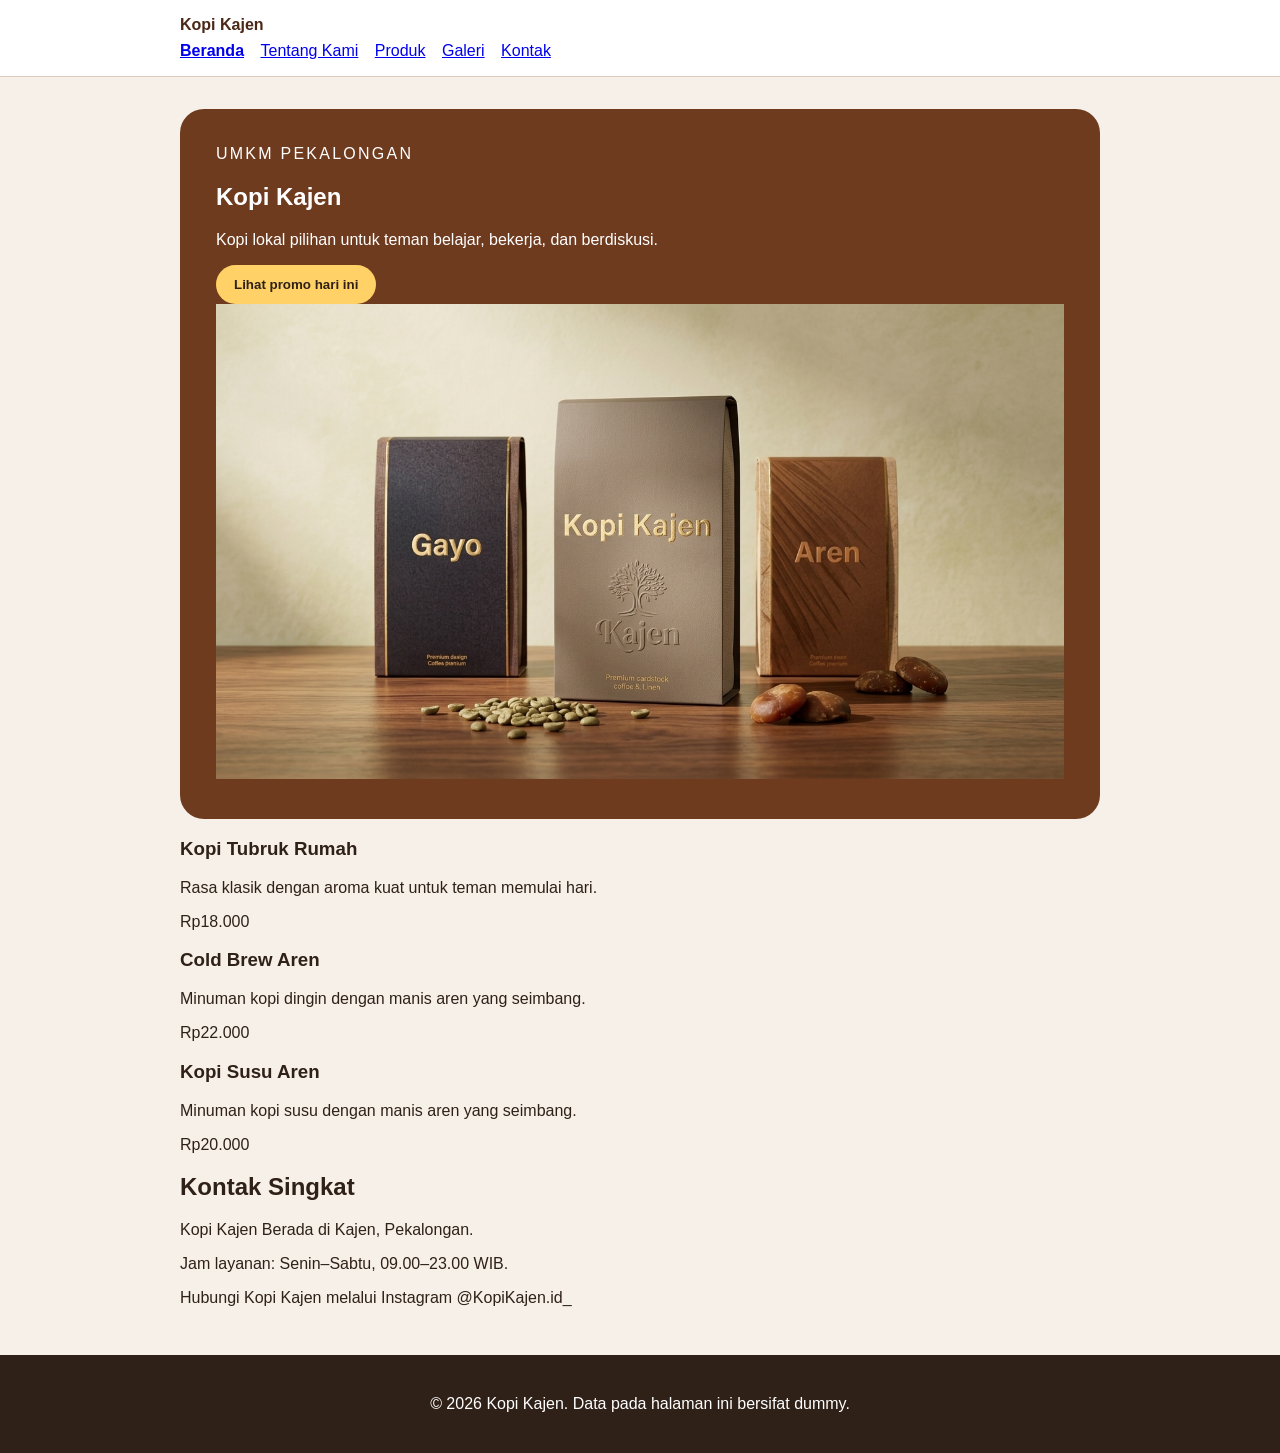
==== commit 7c02265c: "feat: tambah form kontak aksesibel dan preview" ====
--- a/index.html
+++ b/index.html
@@ -17,6 +17,7 @@
                     <li><a href="tentang.html">Tentang Kami</a></li>
                     <li><a href="produk.html">Produk</a></li>
                     <li><a href="galeri.html">Galeri</a></li>
+                    <li><a href="kontak.html">Kontak</a></li>
                 </ul>
             </nav>
         </header>
--- a/css/style.css
+++ b/css/style.css
@@ -60,10 +60,14 @@
 button:focus-visible { outline: 3px solid #2563eb; outline-offset: 3px; }
 .site-footer { padding: 24px 20px; color: white; text-align: center; background: #2f2118; }
 
-/* Styling Tambahan P03 */
 img { max-width: 100%; height: auto; }
 figure { margin: 0 0 24px; }
 figcaption { margin-top: 8px; color: #6b5b52; }
 table { width: 100%; border-collapse: collapse; margin-top: 12px; }
 caption { margin-bottom: 8px; font-weight: 700; text-align: left; }
-th, td { padding: 10px; text-align: left; border: 1px solid #dccbbc; }+th, td { padding: 10px; text-align: left; border: 1px solid #dccbbc; }
+
+.field { margin-bottom: 16px; }
+.field label { display: block; margin-bottom: 6px; }
+fieldset { margin: 0 0 16px; }
+#preview-form { padding: 16px; white-space: pre-wrap; background: white; border: 1px solid #ccc; }
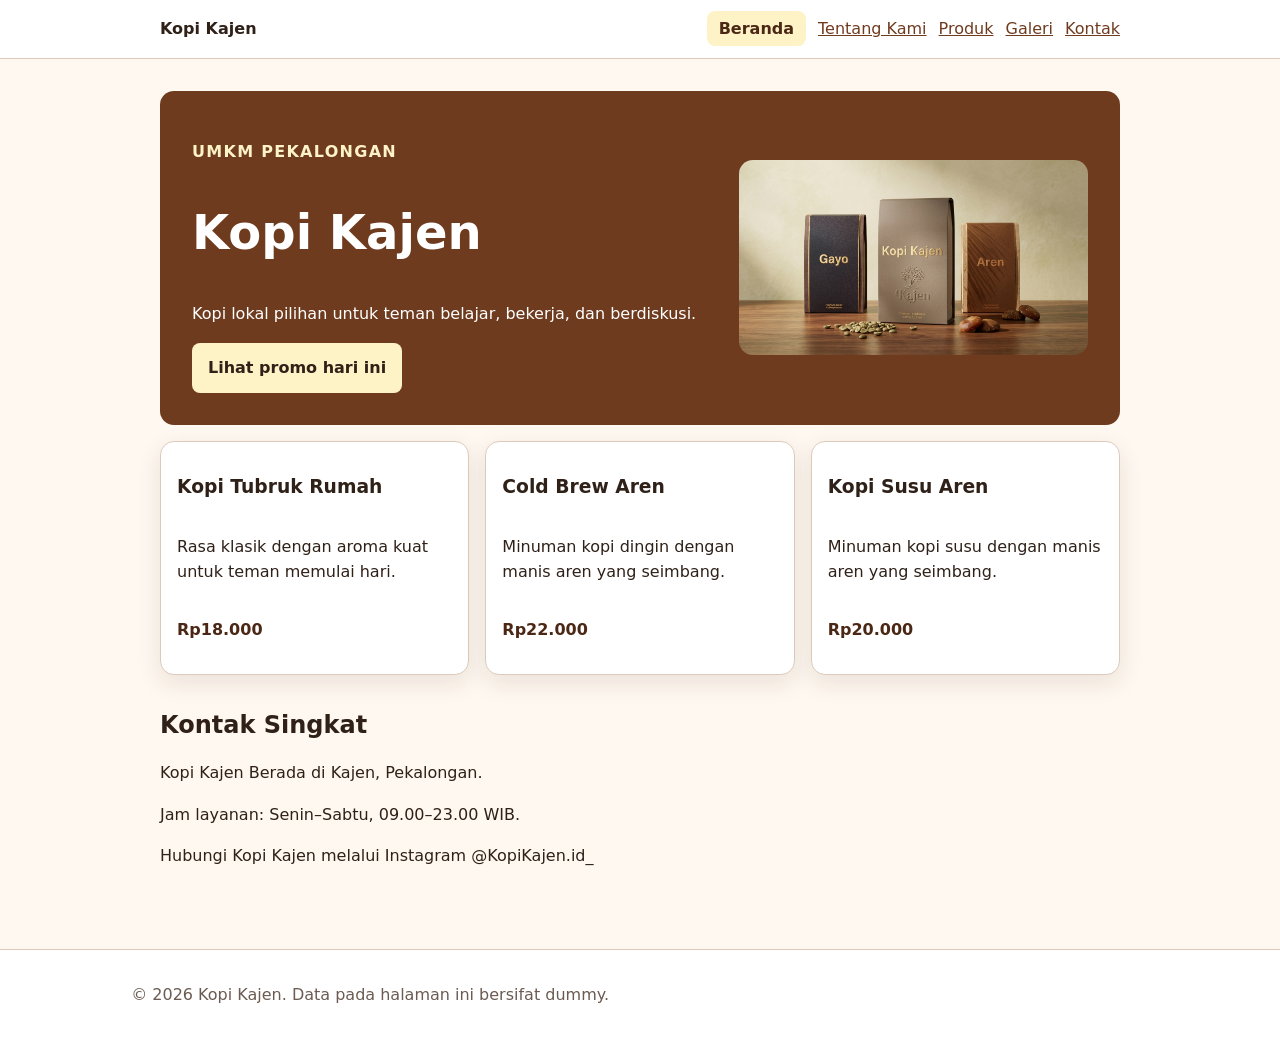
==== commit d407cf1e: "feat: bangun layout flexbox dan grid" ====
--- a/index.html
+++ b/index.html
@@ -6,7 +6,6 @@
         <title>Kopi Kajen - Website UMKM</title>
         <link rel="stylesheet" href="css/style.css"/>
     </head>
-
     <body>
         <a class="skip-link" href="#konten">Lewati ke konten utama</a>
         <header class="site-header">
@@ -24,15 +23,17 @@
 
         <main id="konten" class="page">
             <section class="hero" aria-labelledby="hero-title">
-                <p class="eyebrow">UMKM Pekalongan</p>
-                <h1 id="hero-title">Kopi Kajen</h1>
-                <p>Kopi lokal pilihan untuk teman belajar, bekerja, dan berdiskusi.</p>
-                <button id="promoButton" type="button">Lihat promo hari ini</button>
-                <img src="assets/images/etalase-kopi.jpg" alt="Etalase Kopi Kajen berisi kemasan kopi lokal" />
+                <div class="hero-content">
+                    <p class="eyebrow">UMKM Pekalongan</p>
+                    <h1 id="hero-title">Kopi Kajen</h1>
+                    <p>Kopi lokal pilihan untuk teman belajar, bekerja, dan berdiskusi.</p>
+                    <button id="promoButton" type="button">Lihat promo hari ini</button>
+                </div>
+                <img class="hero-image" src="assets/images/etalase-kopi.jpg" alt="Etalase Kopi Kajen berisi kemasan kopi lokal" />
             </section>
 
             <section aria-labelledby="produk-title">
-                <div class="product-list">
+                <div class="product-grid">
                     <article class="product-card">
                         <h3>Kopi Tubruk Rumah</h3>
                         <p>Rasa klasik dengan aroma kuat untuk teman memulai hari.</p>
@@ -51,7 +52,7 @@
                 </div>
             </section> 
 
-            <section id="kontak-singkat" aria-labelledby="kontak-title">
+            <section id="kontak-singkat" aria-labelledby="kontak-Atitle">
                 <h2 id="kontak-title">Kontak Singkat</h2>
                 <p>Kopi Kajen Berada di Kajen, Pekalongan.</p>
                 <p>Jam layanan: Senin–Sabtu, 09.00–23.00 WIB.</p>
--- a/css/style.css
+++ b/css/style.css
@@ -1,73 +1,232 @@
+:root {
+  --color-primary: #6f3b1f;
+  --color-primary-strong: #4b2715;
+  --color-text: #2f2118;
+  --color-muted: #6b5b52;
+  --color-surface: #ffffff;
+  --color-surface-soft: #fff8f0;
+  --color-border: #dccbbc;
+  --color-focus: #1d4ed8;
+  --space-1: 0.5rem;
+  --space-2: 0.75rem;
+  --space-3: 1rem;
+  --space-4: 1.5rem;
+  --space-5: 2rem;
+  --radius-sm: 0.5rem;
+  --radius-md: 0.875rem;
+  --shadow-card: 0 0.5rem 1.5rem rgb(47 33 24 / 0.1);
+}
+
+*,
+*::before,
+*::after {
+  box-sizing: border-box;
+}
+
+html { color-scheme: light; }
+
 body {
-    margin: 0;
-    color: #2f2118;
-    background: #f6f0e8;
-    font-family: Arial, sans-serif;
-}
-
-.page {
-    max-width: 920px;
-    margin: 0 auto;
-    padding: 32px 20px;
-}
+  margin: 0;
+  color: var(--color-text);
+  background: var(--color-surface-soft);
+  font-family: system-ui, -apple-system, BlinkMacSystemFont, "Segoe UI", sans-serif;
+  font-size: 1rem;
+  line-height: 1.6;
+}
+
+img { max-width: 100%; height: auto; }
+a { color: var(--color-primary); }
+a:hover { color: var(--color-primary-strong); }
+:focus-visible { outline: 3px solid var(--color-focus); outline-offset: 3px; }
+
+.skip-link {
+  position: absolute;
+  top: -5rem;
+  left: var(--space-3);
+  padding: var(--space-2) var(--space-3);
+  color: var(--color-surface);
+  background: var(--color-text);
+}
+.skip-link:focus { top: var(--space-3); }
+
+.site-header,
+.site-footer {
+  padding: var(--space-3) var(--space-4);
+  background: var(--color-surface);
+  border-bottom: 1px solid var(--color-border);
+}
+.site-footer {
+  margin-top: var(--space-5);
+  color: var(--color-muted);
+  text-align: center;
+  border-top: 1px solid var(--color-border);
+  border-bottom: 0;
+}
+
+.nav,
+.page { width: min(100% - 2rem, 60rem); margin-inline: auto; }
+.nav {
+  display: flex;
+  gap: var(--space-3);
+  align-items: center;
+  justify-content: space-between;
+}
+.brand {
+  display: inline-block;
+  margin-bottom: 0;
+  color: var(--color-text);
+  font-weight: 800;
+  text-decoration: none;
+}
+.nav ul { 
+  padding: 0; 
+  margin: 0; 
+  list-style: none;
+  display: flex; 
+  gap: var(--space-2); 
+  flex-wrap: wrap; 
+}
+.nav li { margin: 0; }
+.nav a[aria-current="page"] {
+  padding: var(--space-1) var(--space-2);
+  color: var(--color-primary-strong);
+  font-weight: 700;
+  text-decoration: none;
+  background: #fef3c7;
+  border-radius: var(--radius-sm);
+}
+.page { padding-block: var(--space-5); }
 
 .hero {
-    padding: 36px;
-    color: white;
-    background: #6f3b1f;
-    border-radius: 24px;
-}
-
-.eyebrow {
-    margin: 0 0 8px;
-    letter-spacing: 0.14em;
-    text-transform: uppercase;
-}
-
-.products {
-    padding-left: 1.2rem;
-}
-
+  padding: var(--space-5);
+  color: var(--color-surface);
+  background: var(--color-primary);
+  border-radius: var(--radius-md);
+  display: grid;
+  grid-template-columns: 1.2fr 0.8fr;
+  gap: var(--space-4);
+  align-items: center;
+}
+.hero-image { width: 100%; border-radius: var(--radius-md); }
+
+h1, h2, h3 { line-height: 1.2; text-wrap: balance; }
+h1 { font-size: clamp(2rem, 6vw, 3rem); }
+p, li { max-width: 68ch; }
+.eyebrow { color: var(--color-primary); font-weight: 800; letter-spacing: 0.08em; text-transform: uppercase; }
+.hero .eyebrow { color: #fef3c7; }
+.price { color: var(--color-primary-strong); font-weight: 800; }
+
+.button,
 button {
-    padding: 12px 18px;
-    color:#2f2118;
-    font-weight: 700;
-    cursor: pointer;
-    background: #ffd166;
-    border: 0;
-    border-radius: 999px;
-}
+  display: inline-block;
+  padding: var(--space-2) var(--space-3);
+  color: var(--color-surface);
+  font: inherit;
+  font-weight: 700;
+  text-decoration: none;
+  cursor: pointer;
+  background: var(--color-primary);
+  border: 0;
+  border-radius: var(--radius-sm);
+}
+.button:hover,
+button:hover { color: var(--color-surface); background: var(--color-primary-strong); }
+.hero button { color: var(--color-text); background: #fef3c7; }
+.hero button:hover { color: var(--color-text); background: #fde68a; }
 
 .promo-text {
-    display: none;
-    margin-top: 15px;
-    padding: 15px 20px;
-    background: #ffd166;
-    color: #2f2118;
-    border-radius: 12px;
-    font-weight: bold;
-}
-
-.skip-link { position: absolute; left: -9999px; padding: 8px 12px; color: white; background: #2f2118; }
-.skip-link:focus { top: 8px; left: 8px; }
-.site-header { padding: 16px 20px; background: white; border-bottom: 1px solid #dccbbc; }
-.nav { max-width: 920px; margin: 0 auto; }
-.brand { display: inline-block; margin-bottom: 8px; color: #4b2715; font-weight: 800; text-decoration: none; }
-.nav ul { padding: 0; margin: 0; list-style: none; }
-.nav li { display: inline-block; margin-right: 12px; }
-.nav a[aria-current="page"] { font-weight: 800; }
-a:focus-visible,
-button:focus-visible { outline: 3px solid #2563eb; outline-offset: 3px; }
-.site-footer { padding: 24px 20px; color: white; text-align: center; background: #2f2118; }
-
-img { max-width: 100%; height: auto; }
-figure { margin: 0 0 24px; }
-figcaption { margin-top: 8px; color: #6b5b52; }
-table { width: 100%; border-collapse: collapse; margin-top: 12px; }
-caption { margin-bottom: 8px; font-weight: 700; text-align: left; }
-th, td { padding: 10px; text-align: left; border: 1px solid #dccbbc; }
-
-.field { margin-bottom: 16px; }
-.field label { display: block; margin-bottom: 6px; }
-fieldset { margin: 0 0 16px; }
-#preview-form { padding: 16px; white-space: pre-wrap; background: white; border: 1px solid #ccc; }+  display: none;
+  margin-top: var(--space-3);
+  padding: var(--space-3);
+  background: #fef3c7;
+  color: var(--color-primary-strong);
+  border-radius: var(--radius-sm);
+  font-weight: 700;
+}
+
+.product-card,
+.media-card,
+table,
+form {
+  margin-block: var(--space-3);
+  padding: var(--space-3);
+  background: var(--color-surface);
+  border: 1px solid var(--color-border);
+  border-radius: var(--radius-md);
+  box-shadow: var(--shadow-card);
+}
+
+.product-card {
+  display: flex;
+  flex-direction: column;
+  position: relative;
+}
+.product-badge {
+  align-self: flex-start;
+  padding: 0.25rem var(--space-2);
+  color: var(--color-primary-strong);
+  font-size: 0.875rem;
+  font-weight: 800;
+  background: #fef3c7;
+  border-radius: 999px;
+}
+.card-actions {
+  display: flex;
+  gap: var(--space-2);
+  align-items: center;
+  flex-wrap: wrap;
+  margin-top: auto;
+}
+
+.product-grid,
+.gallery-grid {
+  display: grid;
+  grid-template-columns: repeat(3, minmax(0, 1fr));
+  gap: var(--space-3);
+}
+.gallery-grid {
+  grid-template-columns: repeat(2, minmax(0, 1fr));
+}
+
+figure { margin-inline: 0; }
+figcaption,
+caption { color: var(--color-muted); }
+table { width: 100%; border-collapse: collapse; border-radius: 0; }
+caption { margin-bottom: var(--space-2); font-weight: 700; text-align: left; }
+th,
+td { padding: var(--space-2); text-align: left; border: 1px solid var(--color-border); }
+th { background: var(--color-surface-soft); }
+
+.field { margin-bottom: var(--space-3); }
+.field label,
+legend { display: block; margin-bottom: var(--space-1); font-weight: 700; }
+.field input,
+.field select,
+.field textarea {
+  width: 100%;
+  padding: var(--space-2);
+  color: inherit;
+  font: inherit;
+  background: var(--color-surface);
+  border: 1px solid var(--color-border);
+  border-radius: var(--radius-sm);
+}
+
+input[type="radio"],
+input[type="checkbox"] { width: auto; }
+fieldset {
+  margin: 0 0 var(--space-3);
+  padding: var(--space-3);
+  border: 1px solid var(--color-border);
+  border-radius: var(--radius-sm);
+}
+
+audio { max-width: 100%; }
+
+#preview-form {
+  padding: var(--space-3);
+  white-space: pre-wrap;
+  background: var(--color-surface);
+  border: 1px solid var(--color-border);
+  border-radius: var(--radius-sm);
+}
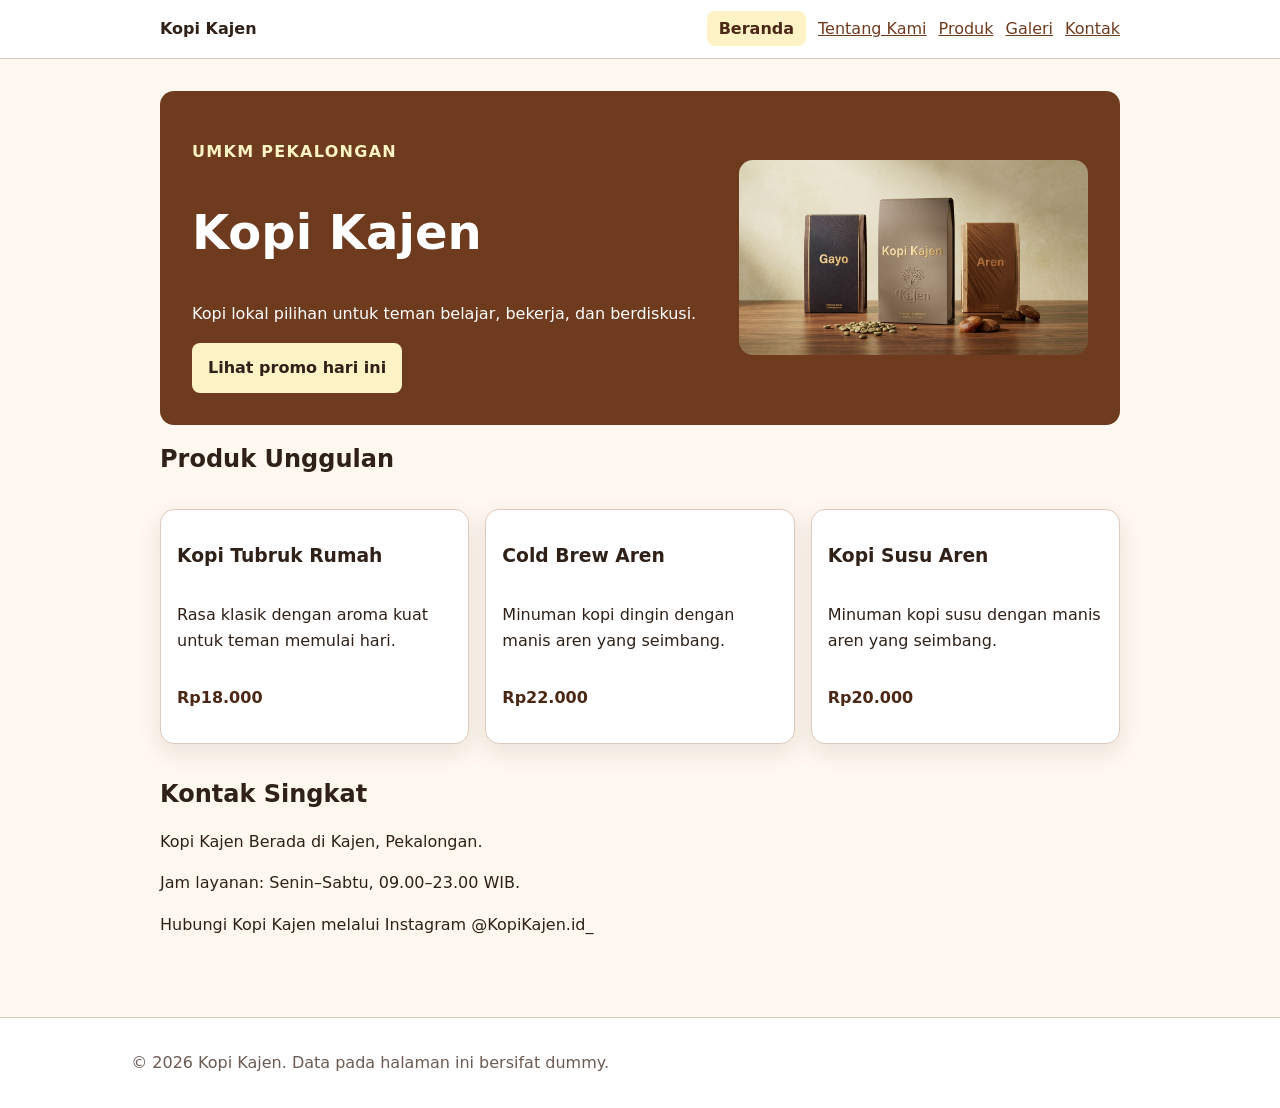
==== commit 7f3f7ca9: "tambahkan hamburger menu mobile view dan update header navbar sesuai saran pak reza" ====
--- a/index.html
+++ b/index.html
@@ -9,9 +9,25 @@
     <body>
         <a class="skip-link" href="#konten">Lewati ke konten utama</a>
         <header class="site-header">
-            <nav class="nav" aria-label="Navigasi utama">
+            <nav class="nav container" aria-label="Navigasi utama">
                 <a class="brand" href="index.html">Kopi Kajen</a>
-                <ul>
+
+                <details class="mobile-menu">
+                    <summary aria-label="Buka menu navigasi">
+                        <span class="hamburger" aria-hidden="true">☰</span>
+                        <span>Menu</span>
+                    </summary>
+
+                    <ul>
+                        <li><a aria-current="page" href="index.html">Beranda</a></li>
+                        <li><a href="tentang.html">Tentang Kami</a></li>
+                        <li><a href="produk.html">Produk</a></li>
+                        <li><a href="galeri.html">Galeri</a></li>
+                        <li><a href="kontak.html">Kontak</a></li>
+                    </ul>
+                </details>
+
+                <ul class="desktop-menu">
                     <li><a aria-current="page" href="index.html">Beranda</a></li>
                     <li><a href="tentang.html">Tentang Kami</a></li>
                     <li><a href="produk.html">Produk</a></li>
@@ -29,10 +45,11 @@
                     <p>Kopi lokal pilihan untuk teman belajar, bekerja, dan berdiskusi.</p>
                     <button id="promoButton" type="button">Lihat promo hari ini</button>
                 </div>
-                <img class="hero-image" src="assets/images/etalase-kopi.jpg" alt="Etalase Kopi Kajen berisi kemasan kopi lokal" />
+                <img class="hero-image" src="assets/images/etalase-kopi.jpg" width="1370" height="768" alt="Etalase Kopi Kajen berisi kemasan kopi lokal" />
             </section>
 
             <section aria-labelledby="produk-title">
+                <h2 id="produk-title">Produk Unggulan</h2>
                 <div class="product-grid">
                     <article class="product-card">
                         <h3>Kopi Tubruk Rumah</h3>
@@ -52,7 +69,7 @@
                 </div>
             </section> 
 
-            <section id="kontak-singkat" aria-labelledby="kontak-Atitle">
+            <section id="kontak-singkat" aria-labelledby="kontak-title">
                 <h2 id="kontak-title">Kontak Singkat</h2>
                 <p>Kopi Kajen Berada di Kajen, Pekalongan.</p>
                 <p>Jam layanan: Senin–Sabtu, 09.00–23.00 WIB.</p>
--- a/css/style.css
+++ b/css/style.css
@@ -65,12 +65,15 @@
 
 .nav,
 .page { width: min(100% - 2rem, 60rem); margin-inline: auto; }
+
 .nav {
   display: flex;
-  gap: var(--space-3);
+  flex-direction: row;
   align-items: center;
   justify-content: space-between;
-}
+  gap: var(--space-3);
+}
+
 .brand {
   display: inline-block;
   margin-bottom: 0;
@@ -78,6 +81,7 @@
   font-weight: 800;
   text-decoration: none;
 }
+
 .nav ul { 
   padding: 0; 
   margin: 0; 
@@ -97,20 +101,65 @@
 }
 .page { padding-block: var(--space-5); }
 
+.nav .desktop-menu {
+  display: none; 
+}
+
+.mobile-menu {
+  position: relative;
+  width: auto;
+}
+
+.mobile-menu summary {
+  list-style: none;
+  cursor: pointer;
+  display: inline-flex;
+  align-items: center;
+  gap: var(--space-2);
+  padding: var(--space-2) var(--space-3);
+  background: var(--color-surface-soft);
+  border: 1px solid var(--color-border);
+  border-radius: var(--radius-sm);
+  font-weight: 700;
+}
+
+.mobile-menu summary::-webkit-details-marker {
+  display: none;
+}
+
+.mobile-menu ul {
+  position: absolute;
+  top: calc(100% + 0.5rem);
+  right: 0;
+  left: auto;
+  min-width: 12rem;
+  background: var(--color-surface);
+  border: 1px solid var(--color-border);
+  border-radius: var(--radius-md);
+  box-shadow: var(--shadow-card);
+  padding: var(--space-2);
+  margin: 0;
+  list-style: none;
+  display: flex;
+  flex-direction: column;
+  gap: var(--space-1);
+  z-index: 10;
+}
+
 .hero {
-  padding: var(--space-5);
+  padding: var(--space-4);
   color: var(--color-surface);
   background: var(--color-primary);
   border-radius: var(--radius-md);
   display: grid;
-  grid-template-columns: 1.2fr 0.8fr;
+  grid-template-columns: 1fr;
   gap: var(--space-4);
   align-items: center;
 }
 .hero-image { width: 100%; border-radius: var(--radius-md); }
 
 h1, h2, h3 { line-height: 1.2; text-wrap: balance; }
-h1 { font-size: clamp(2rem, 6vw, 3rem); }
+h1 { font-size: clamp(2rem, 5vw, 3rem); }
 p, li { max-width: 68ch; }
 .eyebrow { color: var(--color-primary); font-weight: 800; letter-spacing: 0.08em; text-transform: uppercase; }
 .hero .eyebrow { color: #fef3c7; }
@@ -181,16 +230,34 @@
 .product-grid,
 .gallery-grid {
   display: grid;
-  grid-template-columns: repeat(3, minmax(0, 1fr));
+  grid-template-columns: 1fr;
   gap: var(--space-3);
-}
-.gallery-grid {
-  grid-template-columns: repeat(2, minmax(0, 1fr));
 }
 
 figure { margin-inline: 0; }
 figcaption,
 caption { color: var(--color-muted); }
+
+.table-scroll {
+  max-width: 100%;
+  overflow-x: auto;
+  margin-block: var(--space-3);
+  border-radius: var(--radius-md);
+  box-shadow: var(--shadow-card);
+  background: var(--color-surface);
+  border: 1px solid var(--color-border);
+}
+.table-scroll:focus-visible {
+  outline: 3px solid var(--color-focus);
+  outline-offset: 2px;
+}
+.table-scroll table {
+  margin: 0;
+  box-shadow: none;
+  border: 0;
+  min-width: 40rem;
+}
+
 table { width: 100%; border-collapse: collapse; border-radius: 0; }
 caption { margin-bottom: var(--space-2); font-weight: 700; text-align: left; }
 th,
@@ -229,4 +296,43 @@
   background: var(--color-surface);
   border: 1px solid var(--color-border);
   border-radius: var(--radius-sm);
+}
+
+@media (min-width: 42rem) {
+  .nav {
+    flex-direction: row;
+    align-items: center;
+    justify-content: space-between;
+  }
+
+  .mobile-menu {
+    display: none;
+  }
+
+  .nav .desktop-menu {
+    display: flex;
+    flex-direction: row;
+    gap: var(--space-2);
+    list-style: none;
+    margin: 0;
+    padding: 0;
+    flex-wrap: wrap;
+  }
+
+  .hero {
+    grid-template-columns: 1.2fr 0.8fr;
+    padding: var(--space-5);
+  }
+}
+
+@media (min-width: 48rem) {
+  .gallery-grid {
+    grid-template-columns: repeat(2, minmax(0, 1fr));
+  }
+}
+
+@media (min-width: 60rem) {
+  .product-grid {
+    grid-template-columns: repeat(3, minmax(0, 1fr));
+  }
 }
